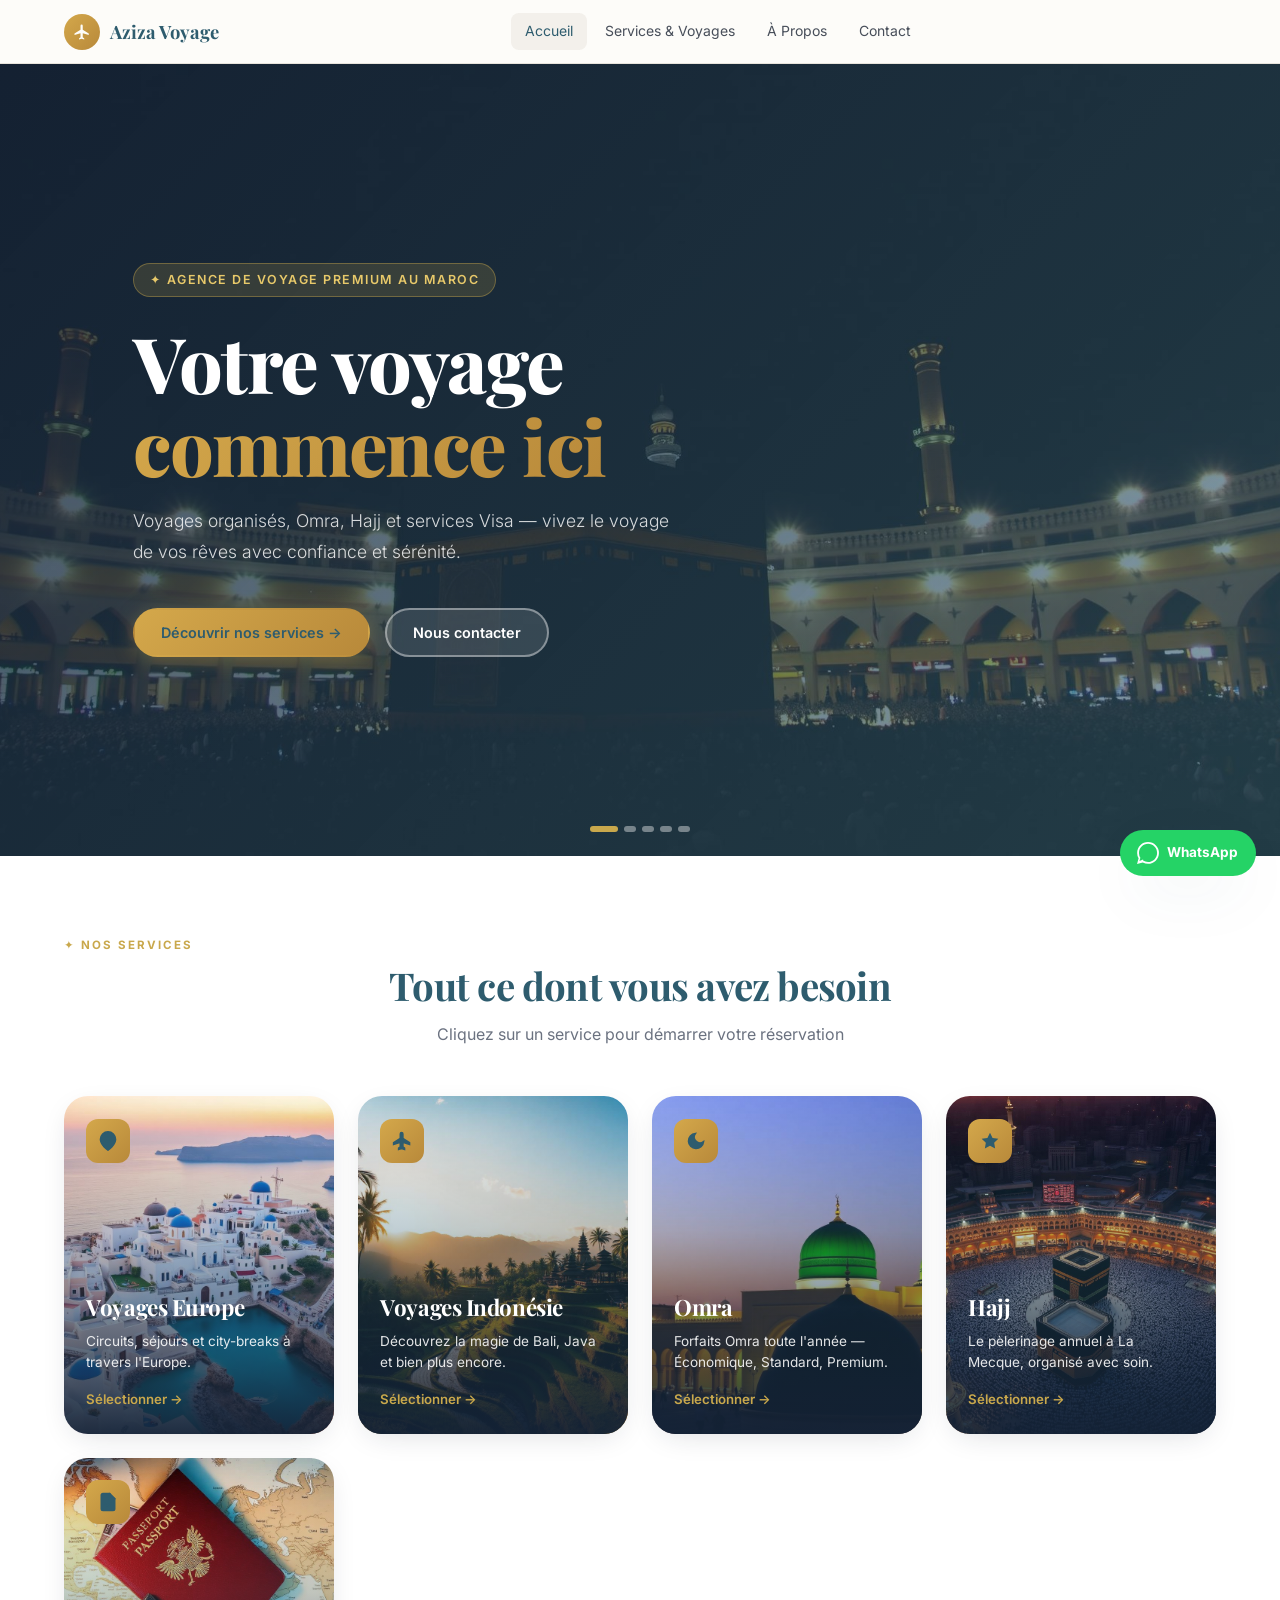
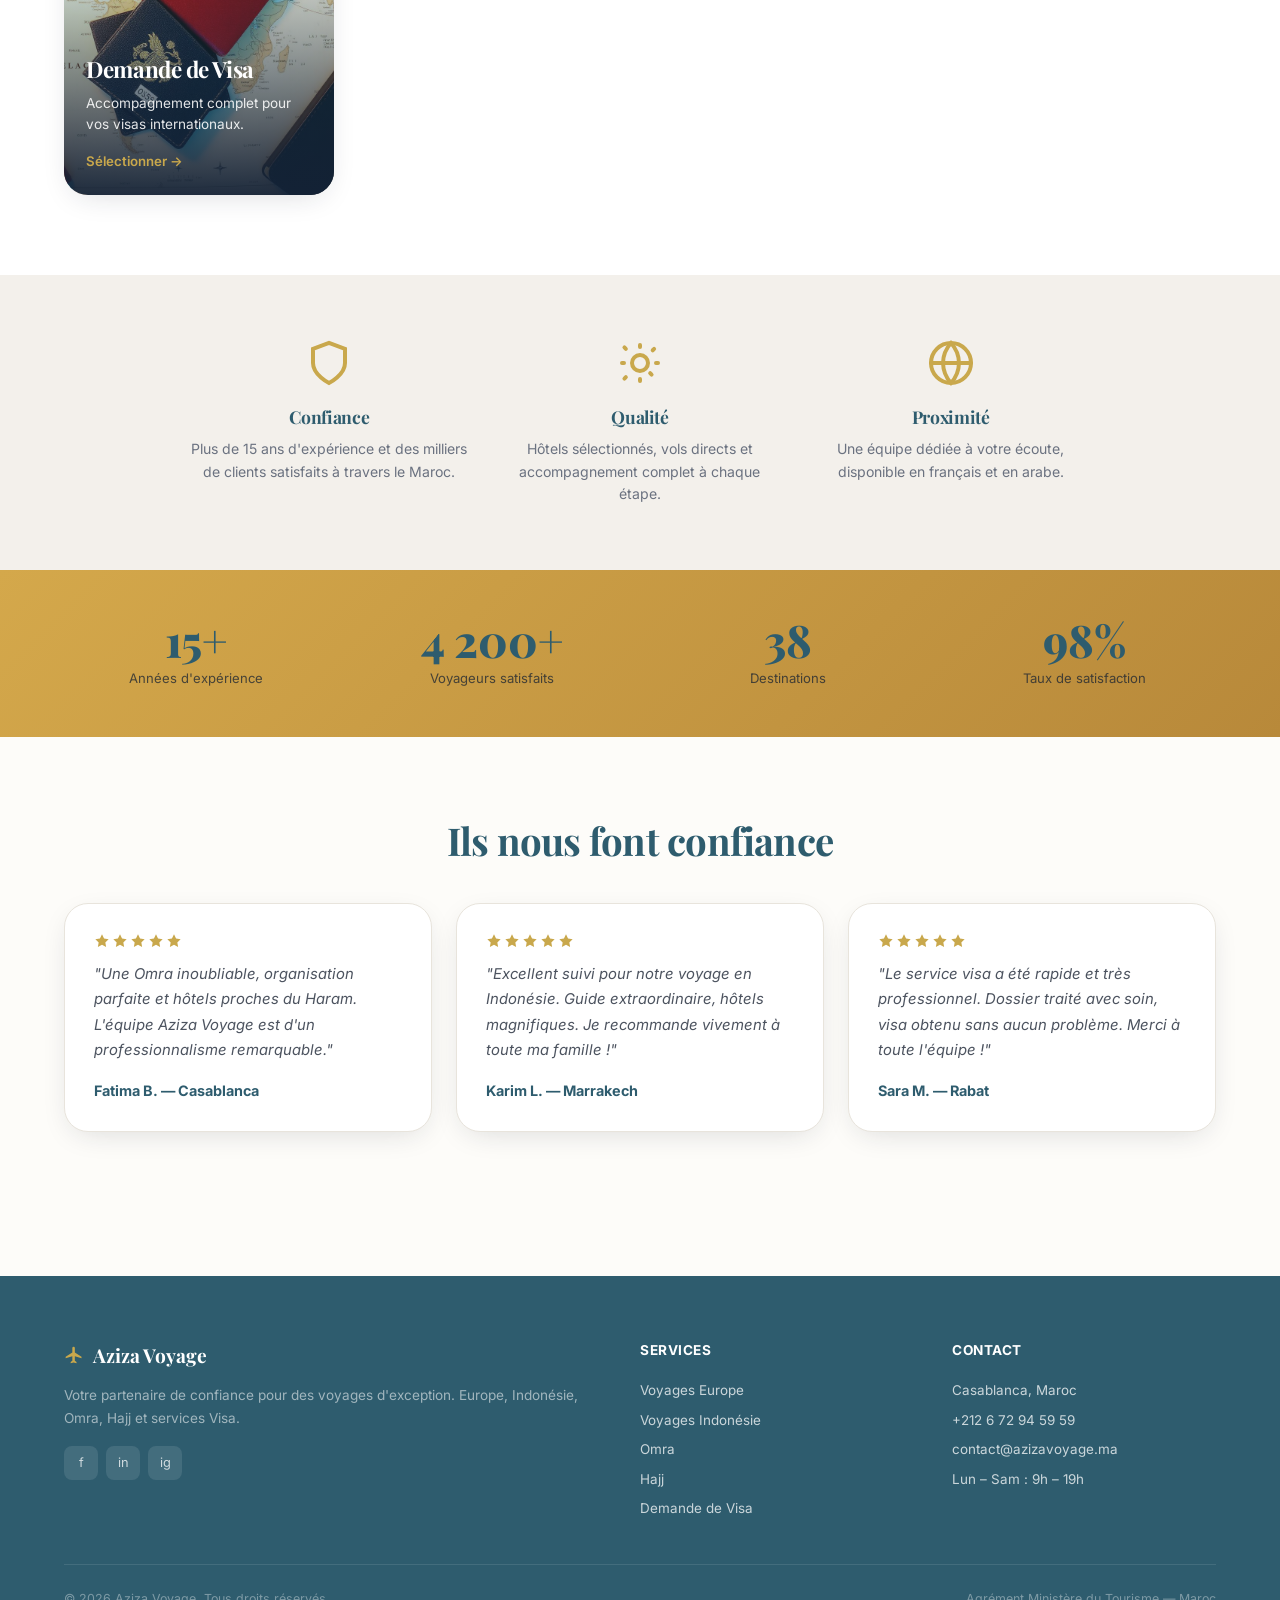
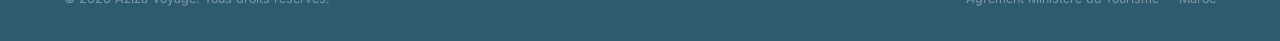
==== index.html @ 7c54928d "first commit1" ====
<!DOCTYPE html>
<html lang="fr">
<head>
  <meta charset="UTF-8">
  <meta name="viewport" content="width=device-width,initial-scale=1.0">
  <link rel="icon" type="image/svg+xml" href="assets/favicon.svg">
  <link rel="alternate icon" href="assets/favicon.ico">
  <link rel="apple-touch-icon" href="assets/favicon-32.png">
  <title>Aziza Voyage — Voyages organisés, Omra, Hajj & Visa</title>
  <meta name="description" content="Agence de voyage premium : voyages organisés en Europe & Indonésie, Omra, Hajj et services Visa.">
  <link rel="stylesheet" href="css/style.css">
</head>
<body>

<!-- NAV -->
<nav class="nav" id="mainNav">
  <a href="index.html" class="nav-brand">
    <div class="nav-brand" style="gap:10px">
      <div class="brand-icon">
        <svg viewBox="0 0 24 24" style="width:18px;height:18px;fill:#fdfcf9"><path d="M21 16v-2l-8-5V3.5a1.5 1.5 0 0 0-3 0V9l-8 5v2l8-2.5V19l-2 1.5V22l3.5-1 3.5 1v-1.5L13 19v-5.5l8 2.5z"/></svg>
      </div>
      Aziza Voyage
    </div>
  </a>
  <div class="nav-links">
    <a href="index.html" class="nav-link active">Accueil</a>
    <a href="pages/services.html" class="nav-link">Services & Voyages</a>
    <a href="pages/apropos.html" class="nav-link">À Propos</a>
    <a href="pages/contact.html" class="nav-link">Contact</a>
  </div>
  <div class="nav-right">
    <button class="hamburger" id="burger"></button>
  </div>
</nav>
<div class="mobile-menu" id="mobileMenu">
  <a href="index.html" class="mobile-link">Accueil</a>
  <a href="pages/services.html" class="mobile-link">Services & Voyages</a>
  <a href="pages/apropos.html" class="mobile-link">À Propos</a>
  <a href="pages/contact.html" class="mobile-link">Contact</a>
</div>

<!-- HERO -->
<section class="hero">
  <div class="hero-slide"><img src="assets/hero-kaaba.jpg" alt="La Mecque"></div>
  <div class="hero-slide"><img src="assets/hero-paris.jpg" alt="Paris"></div>
  <div class="hero-slide"><img src="assets/hero-bali.jpg" alt="Bali"></div>
  <div class="hero-slide"><img src="assets/hero-istanbul.jpg" alt="Istanbul"></div>
  <div class="hero-slide"><img src="assets/hero-mecca.jpg" alt="Mecca"></div>
  <div class="hero-overlay"></div>
  <div class="hero-body">
    <div class="hero-badge">✦ Agence de voyage premium au Maroc</div>
    <h1>Votre voyage<br><span>commence ici</span></h1>
    <p>Voyages organisés, Omra, Hajj et services Visa — vivez le voyage de vos rêves avec confiance et sérénité.</p>
    <div class="hero-btns">
      <a href="pages/services.html" class="btn btn-gold">Découvrir nos services →</a>
      <a href="pages/contact.html" class="btn btn-outline-w">Nous contacter</a>
    </div>
  </div>
  <div class="hero-dots">
    <button class="hero-dot" aria-label="slide 1"></button>
    <button class="hero-dot" aria-label="slide 2"></button>
    <button class="hero-dot" aria-label="slide 3"></button>
    <button class="hero-dot" aria-label="slide 4"></button>
    <button class="hero-dot" aria-label="slide 5"></button>
  </div>
</section>

<!-- SERVICES -->
<section style="background:#fff">
  <div class="container">
    <div class="text-center section-header fade-in">
      <div class="sec-label">✦ Nos Services</div>
      <h2 class="sec-title">Tout ce dont vous avez besoin</h2>
      <p class="sec-sub">Cliquez sur un service pour démarrer votre réservation</p>
    </div>
    <div class="services-grid">
      <a href="pages/services.html?s=europe" class="svc-card fade-in">
        <img src="assets/dest-europe.jpg" alt="Europe" loading="lazy">
        <div class="svc-card-overlay"></div>
        <div class="svc-card-body">
          <div class="svc-card-icon">
            <svg viewBox="0 0 24 24" fill="none" stroke="#2e5c6e" stroke-width="2" stroke-linecap="round" style="width:20px;height:20px"><path d="M21 10c0 7-9 13-9 13s-9-6-9-13a9 9 0 0 1 18 0z"/><circle cx="12" cy="10" r="3"/></svg>
          </div>
          <div>
            <h3>Voyages Europe</h3>
            <p>Circuits, séjours et city-breaks à travers l'Europe.</p>
            <span class="svc-card-cta">Sélectionner →</span>
          </div>
        </div>
      </a>
      <a href="pages/services.html?s=indonesia" class="svc-card fade-in">
        <img src="assets/dest-indonesia.jpg" alt="Indonésie" loading="lazy">
        <div class="svc-card-overlay"></div>
        <div class="svc-card-body">
          <div class="svc-card-icon">
            <svg viewBox="0 0 24 24" fill="none" stroke="#2e5c6e" stroke-width="2" stroke-linecap="round" style="width:20px;height:20px"><path d="M21 16v-2l-8-5V3.5a1.5 1.5 0 0 0-3 0V9l-8 5v2l8-2.5V19l-2 1.5V22l3.5-1 3.5 1v-1.5L13 19v-5.5l8 2.5z"/></svg>
          </div>
          <div>
            <h3>Voyages Indonésie</h3>
            <p>Découvrez la magie de Bali, Java et bien plus encore.</p>
            <span class="svc-card-cta">Sélectionner →</span>
          </div>
        </div>
      </a>
      <a href="pages/services.html?s=omra" class="svc-card fade-in">
        <img src="assets/dest-omra.jpg" alt="Omra" loading="lazy">
        <div class="svc-card-overlay"></div>
        <div class="svc-card-body">
          <div class="svc-card-icon">
            <svg viewBox="0 0 24 24" fill="none" stroke="#2e5c6e" stroke-width="2" stroke-linecap="round" style="width:20px;height:20px"><path d="M21 12.79A9 9 0 1 1 11.21 3 7 7 0 0 0 21 12.79z"/></svg>
          </div>
          <div>
            <h3>Omra</h3>
            <p>Forfaits Omra toute l'année — Économique, Standard, Premium.</p>
            <span class="svc-card-cta">Sélectionner →</span>
          </div>
        </div>
      </a>
      <a href="pages/services.html?s=hajj" class="svc-card fade-in">
        <img src="assets/hero-mecca.jpg" alt="Hajj" loading="lazy">
        <div class="svc-card-overlay"></div>
        <div class="svc-card-body">
          <div class="svc-card-icon">
            <svg viewBox="0 0 24 24" fill="currentColor" style="width:20px;height:20px;color:#2e5c6e"><path d="M12 2l3.09 6.26L22 9.27l-5 4.87 1.18 6.88L12 17.77l-6.18 3.25L7 14.14 2 9.27l6.91-1.01L12 2z"/></svg>
          </div>
          <div>
            <h3>Hajj</h3>
            <p>Le pèlerinage annuel à La Mecque, organisé avec soin.</p>
            <span class="svc-card-cta">Sélectionner →</span>
          </div>
        </div>
      </a>
      <a href="pages/services.html?s=visa" class="svc-card fade-in">
        <img src="assets/dest-visa.jpg" alt="Visa" loading="lazy">
        <div class="svc-card-overlay"></div>
        <div class="svc-card-body">
          <div class="svc-card-icon">
            <svg viewBox="0 0 24 24" fill="none" stroke="#2e5c6e" stroke-width="2" stroke-linecap="round" style="width:20px;height:20px"><path d="M14 2H6a2 2 0 0 0-2 2v16a2 2 0 0 0 2 2h12a2 2 0 0 0 2-2V8z"/><polyline points="14 2 14 8 20 8"/><path d="m9 15 2 2 4-4"/></svg>
          </div>
          <div>
            <h3>Demande de Visa</h3>
            <p>Accompagnement complet pour vos visas internationaux.</p>
            <span class="svc-card-cta">Sélectionner →</span>
          </div>
        </div>
      </a>
    </div>
  </div>
</section>

<!-- TRUST -->
<div class="trust-band">
  <div class="trust-grid">
    <div class="trust-item fade-in">
      <div class="trust-icon" style="color:var(--gold)">
        <svg viewBox="0 0 24 24" fill="none" stroke="currentColor" stroke-width="2" stroke-linecap="round" style="width:48px;height:48px"><path d="M12 22s8-4 8-10V5l-8-3-8 3v7c0 6 8 10 8 10z"/></svg>
      </div>
      <h3>Confiance</h3>
      <p>Plus de 15 ans d'expérience et des milliers de clients satisfaits à travers le Maroc.</p>
    </div>
    <div class="trust-item fade-in">
      <div class="trust-icon" style="color:var(--gold)">
        <svg viewBox="0 0 24 24" fill="none" stroke="currentColor" stroke-width="2" stroke-linecap="round" style="width:48px;height:48px"><path d="M12 3v1m0 16v1M4.22 4.22l.7.7m12.17 12.17.7.7M3 12h1m16 0h1M4.22 19.78l.7-.7M18.36 5.64l.7-.7"/><circle cx="12" cy="12" r="4"/></svg>
      </div>
      <h3>Qualité</h3>
      <p>Hôtels sélectionnés, vols directs et accompagnement complet à chaque étape.</p>
    </div>
    <div class="trust-item fade-in">
      <div class="trust-icon" style="color:var(--gold)">
        <svg viewBox="0 0 24 24" fill="none" stroke="currentColor" stroke-width="2" stroke-linecap="round" style="width:48px;height:48px"><circle cx="12" cy="12" r="10"/><line x1="2" y1="12" x2="22" y2="12"/><path d="M12 2a15.3 15.3 0 0 1 4 10 15.3 15.3 0 0 1-4 10 15.3 15.3 0 0 1-4-10 15.3 15.3 0 0 1 4-10z"/></svg>
      </div>
      <h3>Proximité</h3>
      <p>Une équipe dédiée à votre écoute, disponible en français et en arabe.</p>
    </div>
  </div>
</div>

<!-- STATS -->
<div class="stats-row">
  <div class="fade-in"><div class="stat-num">15+</div><div class="stat-lbl">Années d'expérience</div></div>
  <div class="fade-in"><div class="stat-num">4 200+</div><div class="stat-lbl">Voyageurs satisfaits</div></div>
  <div class="fade-in"><div class="stat-num">38</div><div class="stat-lbl">Destinations</div></div>
  <div class="fade-in"><div class="stat-num">98%</div><div class="stat-lbl">Taux de satisfaction</div></div>
</div>

<!-- TESTIMONIALS -->
<section>
  <div class="container">
    <h2 class="sec-title text-center fade-in" style="margin-bottom:2.5rem">Ils nous font confiance</h2>
    <div class="testi-grid">
      <div class="testi-card fade-in">
        <div class="stars">
          <svg viewBox="0 0 24 24" style="width:16px;height:16px"><path fill="#c9a84c" d="M12 2l3.09 6.26L22 9.27l-5 4.87 1.18 6.88L12 17.77l-6.18 3.25L7 14.14 2 9.27l6.91-1.01L12 2z"/></svg>
          <svg viewBox="0 0 24 24" style="width:16px;height:16px"><path fill="#c9a84c" d="M12 2l3.09 6.26L22 9.27l-5 4.87 1.18 6.88L12 17.77l-6.18 3.25L7 14.14 2 9.27l6.91-1.01L12 2z"/></svg>
          <svg viewBox="0 0 24 24" style="width:16px;height:16px"><path fill="#c9a84c" d="M12 2l3.09 6.26L22 9.27l-5 4.87 1.18 6.88L12 17.77l-6.18 3.25L7 14.14 2 9.27l6.91-1.01L12 2z"/></svg>
          <svg viewBox="0 0 24 24" style="width:16px;height:16px"><path fill="#c9a84c" d="M12 2l3.09 6.26L22 9.27l-5 4.87 1.18 6.88L12 17.77l-6.18 3.25L7 14.14 2 9.27l6.91-1.01L12 2z"/></svg>
          <svg viewBox="0 0 24 24" style="width:16px;height:16px"><path fill="#c9a84c" d="M12 2l3.09 6.26L22 9.27l-5 4.87 1.18 6.88L12 17.77l-6.18 3.25L7 14.14 2 9.27l6.91-1.01L12 2z"/></svg>
        </div>
        <p class="testi-text">"Une Omra inoubliable, organisation parfaite et hôtels proches du Haram. L'équipe Aziza Voyage est d'un professionnalisme remarquable."</p>
        <p class="testi-author">Fatima B. — Casablanca</p>
      </div>
      <div class="testi-card fade-in">
        <div class="stars">
          <svg viewBox="0 0 24 24" style="width:16px;height:16px"><path fill="#c9a84c" d="M12 2l3.09 6.26L22 9.27l-5 4.87 1.18 6.88L12 17.77l-6.18 3.25L7 14.14 2 9.27l6.91-1.01L12 2z"/></svg>
          <svg viewBox="0 0 24 24" style="width:16px;height:16px"><path fill="#c9a84c" d="M12 2l3.09 6.26L22 9.27l-5 4.87 1.18 6.88L12 17.77l-6.18 3.25L7 14.14 2 9.27l6.91-1.01L12 2z"/></svg>
          <svg viewBox="0 0 24 24" style="width:16px;height:16px"><path fill="#c9a84c" d="M12 2l3.09 6.26L22 9.27l-5 4.87 1.18 6.88L12 17.77l-6.18 3.25L7 14.14 2 9.27l6.91-1.01L12 2z"/></svg>
          <svg viewBox="0 0 24 24" style="width:16px;height:16px"><path fill="#c9a84c" d="M12 2l3.09 6.26L22 9.27l-5 4.87 1.18 6.88L12 17.77l-6.18 3.25L7 14.14 2 9.27l6.91-1.01L12 2z"/></svg>
          <svg viewBox="0 0 24 24" style="width:16px;height:16px"><path fill="#c9a84c" d="M12 2l3.09 6.26L22 9.27l-5 4.87 1.18 6.88L12 17.77l-6.18 3.25L7 14.14 2 9.27l6.91-1.01L12 2z"/></svg>
        </div>
        <p class="testi-text">"Excellent suivi pour notre voyage en Indonésie. Guide extraordinaire, hôtels magnifiques. Je recommande vivement à toute ma famille !"</p>
        <p class="testi-author">Karim L. — Marrakech</p>
      </div>
      <div class="testi-card fade-in">
        <div class="stars">
          <svg viewBox="0 0 24 24" style="width:16px;height:16px"><path fill="#c9a84c" d="M12 2l3.09 6.26L22 9.27l-5 4.87 1.18 6.88L12 17.77l-6.18 3.25L7 14.14 2 9.27l6.91-1.01L12 2z"/></svg>
          <svg viewBox="0 0 24 24" style="width:16px;height:16px"><path fill="#c9a84c" d="M12 2l3.09 6.26L22 9.27l-5 4.87 1.18 6.88L12 17.77l-6.18 3.25L7 14.14 2 9.27l6.91-1.01L12 2z"/></svg>
          <svg viewBox="0 0 24 24" style="width:16px;height:16px"><path fill="#c9a84c" d="M12 2l3.09 6.26L22 9.27l-5 4.87 1.18 6.88L12 17.77l-6.18 3.25L7 14.14 2 9.27l6.91-1.01L12 2z"/></svg>
          <svg viewBox="0 0 24 24" style="width:16px;height:16px"><path fill="#c9a84c" d="M12 2l3.09 6.26L22 9.27l-5 4.87 1.18 6.88L12 17.77l-6.18 3.25L7 14.14 2 9.27l6.91-1.01L12 2z"/></svg>
          <svg viewBox="0 0 24 24" style="width:16px;height:16px"><path fill="#c9a84c" d="M12 2l3.09 6.26L22 9.27l-5 4.87 1.18 6.88L12 17.77l-6.18 3.25L7 14.14 2 9.27l6.91-1.01L12 2z"/></svg>
        </div>
        <p class="testi-text">"Le service visa a été rapide et très professionnel. Dossier traité avec soin, visa obtenu sans aucun problème. Merci à toute l'équipe !"</p>
        <p class="testi-author">Sara M. — Rabat</p>
      </div>
    </div>
  </div>
</section>

<!-- FOOTER -->
<footer>
  <div class="container">
    <div class="footer-grid">
      <div class="footer-brand">
        <div class="footer-brand-logo">
          <svg viewBox="0 0 24 24" fill="#c9a84c" style="width:20px;height:20px"><path d="M21 16v-2l-8-5V3.5a1.5 1.5 0 0 0-3 0V9l-8 5v2l8-2.5V19l-2 1.5V22l3.5-1 3.5 1v-1.5L13 19v-5.5l8 2.5z"/></svg>
          Aziza Voyage
        </div>
        <p>Votre partenaire de confiance pour des voyages d'exception. Europe, Indonésie, Omra, Hajj et services Visa.</p>
        <div class="footer-socials">
          <div class="soc-btn">f</div>
          <div class="soc-btn">in</div>
          <div class="soc-btn">ig</div>
        </div>
      </div>
      <div class="footer-col">
        <h4>Services</h4>
        <ul>
          <li onclick="location.href='pages/services.html?s=europe'">Voyages Europe</li>
          <li onclick="location.href='pages/services.html?s=indonesia'">Voyages Indonésie</li>
          <li onclick="location.href='pages/services.html?s=omra'">Omra</li>
          <li onclick="location.href='pages/services.html?s=hajj'">Hajj</li>
          <li onclick="location.href='pages/services.html?s=visa'">Demande de Visa</li>
        </ul>
      </div>
      <div class="footer-col">
        <h4>Contact</h4>
        <ul>
          <li>Casablanca, Maroc</li>
          <li>+212 6 72 94 59 59</li>
          <li>contact@azizavoyage.ma</li>
          <li>Lun – Sam : 9h – 19h</li>
        </ul>
      </div>
    </div>
    <div class="footer-bottom">
      <span>© 2026 Aziza Voyage. Tous droits réservés.</span>
      <span>Agrément Ministère du Tourisme — Maroc</span>
    </div>
  </div>
</footer>

<!-- WhatsApp FAB -->
<a href="https://wa.me/212672945959" target="_blank" class="wa-fab" aria-label="WhatsApp">
  <svg viewBox="0 0 24 24" fill="#fff" style="width:22px;height:22px"><path d="M.057 24l1.687-6.163a11.867 11.867 0 01-1.587-5.946C.16 5.335 5.495 0 12.05 0a11.86 11.86 0 018.413 3.488 11.82 11.82 0 013.48 8.413c-.003 6.554-5.338 11.89-11.893 11.89a11.9 11.9 0 01-5.688-1.448L.057 24zm6.597-3.807c1.676.995 3.276 1.591 5.392 1.592 5.448 0 9.886-4.434 9.889-9.885.002-5.462-4.415-9.89-9.881-9.892-5.452 0-9.887 4.434-9.889 9.884a9.86 9.86 0 001.51 5.26l-.999 3.648 3.978-1.607z"/></svg>
  <span>WhatsApp</span>
</a>

<script src="js/main.js"></script>
<script>initHero(5);</script>
</body>
</html>
---- css/style.css ----
@import url('https://fonts.googleapis.com/css2?family=Playfair+Display:wght@400;600;700;800&family=Inter:wght@300;400;500;600;700&family=Cairo:wght@400;500;600;700&display=swap');

/* ── Design tokens (from Lovable) ── */
:root {
  --bg:        #fdfcf9;
  --fg:        #1a2332;
  --card:      #ffffff;
  --primary:   #2e5c6e;   /* deep teal */
  --primary-f: #fdfcf9;
  --secondary: #f3f0eb;
  --muted:     #f3f0eb;
  --muted-fg:  #6b7280;
  --border:    #e8e4dc;
  --gold:      #c9a84c;
  --sand:      #eee8d8;
  --radius:    0.75rem;
  --shadow-card:    0 8px 30px -10px rgba(26,35,50,.18);
  --shadow-elegant: 0 20px 60px -20px rgba(46,92,110,.35);
  --trans: cubic-bezier(.4,0,.2,1);
  --grad-hero: linear-gradient(135deg,rgba(20,35,55,.85),rgba(46,92,110,.55));
  --grad-gold: linear-gradient(135deg,#d4a84b,#b8893a);
  --nav-h: 64px;
}

*,*::before,*::after{box-sizing:border-box;margin:0;padding:0}
html{scroll-behavior:smooth;font-size:16px}
body{font-family:'Inter','Cairo',system-ui,sans-serif;background:var(--bg);color:var(--fg);line-height:1.6;overflow-x:hidden}
h1,h2,h3{font-family:'Playfair Display','Cairo',serif;letter-spacing:-.02em}
a{text-decoration:none;color:inherit}
img{display:block;max-width:100%;object-fit:cover}
button{font-family:inherit;cursor:pointer}
input,select,textarea{font-family:inherit}
::-webkit-scrollbar{width:5px}
::-webkit-scrollbar-thumb{background:var(--gold);border-radius:3px}

/* ── NAV ── */
.nav{position:sticky;top:0;z-index:50;height:var(--nav-h);background:rgba(253,252,249,.88);backdrop-filter:blur(12px);border-bottom:1px solid var(--border);display:flex;align-items:center;justify-content:space-between;padding:0 5%}
.nav-brand{display:flex;align-items:center;gap:10px;font-family:'Playfair Display',serif;font-weight:700;font-size:1.15rem;color:var(--primary)}
.nav-brand .brand-icon{width:36px;height:36px;border-radius:50%;background:var(--grad-gold);display:grid;place-items:center;box-shadow:var(--shadow-elegant)}
.nav-brand .brand-icon svg{width:18px;height:18px;fill:var(--primary-f)}
.nav-links{display:flex;align-items:center;gap:4px}
.nav-link{padding:7px 14px;font-size:.875rem;border-radius:8px;color:rgba(26,35,50,.8);transition:color .2s,background .2s}
.nav-link:hover,.nav-link.active{color:var(--primary);background:var(--secondary)}
.nav-right{display:flex;align-items:center;gap:8px}
.hamburger{display:none;background:none;border:none;padding:6px;cursor:pointer}
.hamburger svg{width:22px;height:22px;stroke:var(--fg);fill:none;stroke-width:2;stroke-linecap:round}
.mobile-menu{display:none;position:absolute;top:var(--nav-h);left:0;right:0;background:var(--card);border-bottom:1px solid var(--border);padding:1rem 5%;flex-direction:column;gap:4px;z-index:49}
.mobile-menu.open{display:flex}
.mobile-link{padding:10px 14px;border-radius:8px;color:var(--fg);font-size:.95rem}
.mobile-link:hover{background:var(--secondary);color:var(--primary)}

/* ── HERO ── */
.hero{position:relative;min-height:88vh;display:flex;align-items:center;overflow:hidden}
.hero-slide{position:absolute;inset:0;transition:opacity 1.5s ease}
.hero-slide img{width:100%;height:100%;object-fit:cover}
.hero-slide.active{opacity:1;animation:kenburns 7s ease-out both}
.hero-slide:not(.active){opacity:0}
@keyframes kenburns{0%{transform:scale(1) translate(0,0)}100%{transform:scale(1.12) translate(-1.5%,1%)}}
.hero-overlay{position:absolute;inset:0;background:var(--grad-hero)}
.hero-body{position:relative;z-index:2;padding:0 6%;max-width:780px;animation:fadeUp .7s var(--trans) both}
.hero-badge{display:inline-flex;align-items:center;gap:6px;padding:6px 16px;background:rgba(201,168,76,.18);border:1px solid rgba(201,168,76,.4);border-radius:50px;font-size:.78rem;font-weight:600;letter-spacing:1.5px;text-transform:uppercase;color:#e8c96a;margin-bottom:1.5rem}
.hero h1{font-size:clamp(2.8rem,6vw,5rem);font-weight:800;line-height:1.08;color:#fff;margin-bottom:1.2rem}
.hero h1 span{background:var(--grad-gold);-webkit-background-clip:text;-webkit-text-fill-color:transparent;background-clip:text}
.hero p{font-size:1.1rem;color:rgba(255,255,255,.82);max-width:560px;margin-bottom:2.5rem;line-height:1.75;font-weight:300}
.hero-btns{display:flex;gap:.9rem;flex-wrap:wrap}
.hero-dots{position:absolute;bottom:1.5rem;left:50%;transform:translateX(-50%);z-index:3;display:flex;gap:6px}
.hero-dot{width:12px;height:6px;border-radius:3px;background:rgba(255,255,255,.4);border:none;transition:all .4s;cursor:pointer}
.hero-dot.active{width:28px;background:var(--gold)}

/* ── BUTTONS ── */
.btn{display:inline-flex;align-items:center;gap:8px;padding:11px 26px;border-radius:50px;font-weight:600;font-size:.9rem;border:2px solid transparent;transition:all .25s var(--trans);cursor:pointer}
.btn-gold{background:var(--grad-gold);color:var(--primary);border-color:transparent;box-shadow:0 4px 20px rgba(201,168,76,.35)}
.btn-gold:hover{opacity:.9;transform:translateY(-2px);box-shadow:var(--shadow-elegant)}
.btn-outline-w{background:rgba(255,255,255,.12);color:#fff;border-color:rgba(255,255,255,.4);backdrop-filter:blur(4px)}
.btn-outline-w:hover{background:rgba(255,255,255,.22);transform:translateY(-2px)}
.btn-primary{background:var(--primary);color:var(--primary-f);border-color:var(--primary)}
.btn-primary:hover{background:rgba(46,92,110,.85);transform:translateY(-2px)}
.btn-ghost{background:none;color:var(--fg);border-color:var(--border)}
.btn-ghost:hover{background:var(--secondary)}
.btn-sm{padding:7px 18px;font-size:.82rem}

/* ── SECTION ── */
section{padding:80px 5%}
.container{max-width:1200px;margin:0 auto}
.sec-label{font-size:.72rem;font-weight:700;letter-spacing:2px;text-transform:uppercase;color:var(--gold);margin-bottom:.5rem;display:flex;align-items:center;gap:6px}
.sec-title{font-size:clamp(1.8rem,3vw,2.6rem);font-weight:700;color:var(--primary);margin-bottom:.8rem;line-height:1.2}
.sec-sub{font-size:1rem;color:var(--muted-fg);max-width:540px;line-height:1.7}
.text-center{text-align:center}
.text-center .sec-sub{margin:0 auto}

/* ── SERVICE CARDS (home) ── */
.services-grid{display:grid;grid-template-columns:repeat(auto-fit,minmax(220px,1fr));gap:1.5rem;margin-top:3rem}
.svc-card{position:relative;border-radius:calc(var(--radius)*2);overflow:hidden;aspect-ratio:4/5;cursor:pointer;box-shadow:var(--shadow-card);transition:transform .4s var(--trans),box-shadow .4s}
.svc-card:hover{transform:translateY(-5px);box-shadow:var(--shadow-elegant)}
.svc-card img{width:100%;height:100%;position:absolute;inset:0;transition:transform .7s var(--trans)}
.svc-card:hover img{transform:scale(1.08)}
.svc-card-overlay{position:absolute;inset:0;background:linear-gradient(to top,rgba(20,35,55,.95) 0%,rgba(46,92,110,.3) 60%,transparent 100%)}
.svc-card-body{position:absolute;inset:0;padding:1.4rem;display:flex;flex-direction:column;justify-content:space-between;color:#fff}
.svc-card-icon{width:44px;height:44px;border-radius:12px;background:var(--grad-gold);display:grid;place-items:center;box-shadow:var(--shadow-elegant)}
.svc-card-icon svg{width:20px;height:20px;fill:var(--primary)}
.svc-card h3{font-size:1.4rem;font-weight:700;margin-bottom:.3rem}
.svc-card p{font-size:.85rem;opacity:.88;margin-bottom:.8rem;line-height:1.55}
.svc-card-cta{display:inline-flex;align-items:center;gap:6px;color:var(--gold);font-size:.83rem;font-weight:600;transition:gap .2s}
.svc-card:hover .svc-card-cta{gap:10px}

/* ── TRUST ── */
.trust-band{background:var(--secondary);padding:4rem 5%}
.trust-grid{display:grid;grid-template-columns:repeat(3,1fr);gap:2rem;text-align:center;max-width:900px;margin:0 auto}
.trust-item{}
.trust-icon{width:48px;height:48px;margin:0 auto 1rem;color:var(--gold)}
.trust-icon svg{width:48px;height:48px}
.trust-item h3{font-weight:700;font-size:1.1rem;color:var(--primary);margin-bottom:.4rem}
.trust-item p{font-size:.88rem;color:var(--muted-fg)}

/* ── TESTIMONIALS ── */
.testi-grid{display:grid;grid-template-columns:repeat(auto-fit,minmax(280px,1fr));gap:1.5rem;margin-top:2.5rem}
.testi-card{background:var(--card);border-radius:calc(var(--radius)*2);padding:1.8rem;border:1px solid var(--border);box-shadow:var(--shadow-card);transition:box-shadow .3s}
.testi-card:hover{box-shadow:var(--shadow-elegant)}
.stars{display:flex;gap:2px;color:var(--gold);margin-bottom:.8rem}
.stars svg{width:16px;height:16px;fill:var(--gold)}
.testi-text{font-style:italic;color:rgba(26,35,50,.78);line-height:1.7;margin-bottom:1rem;font-size:.93rem}
.testi-author{font-weight:700;font-size:.9rem;color:var(--primary)}

/* ── PAGE HERO ── */
.page-hero{background:linear-gradient(135deg,#1a2332 0%,var(--primary) 100%);padding:clamp(100px,15vw,140px) 5% 60px;text-align:center;color:#fff}
.page-hero h1{font-size:clamp(2rem,4.5vw,3.5rem);font-weight:800;margin-bottom:.8rem}
.page-hero p{color:rgba(255,255,255,.72);font-size:1rem;max-width:500px;margin:0 auto}

/* ── STEPPER ── */
.stepper{display:flex;align-items:center;justify-content:center;gap:0;padding:1.8rem 5%;background:var(--card);border-bottom:1px solid var(--border);flex-wrap:wrap}
.step-item{display:flex;align-items:center;gap:8px;opacity:.38;transition:opacity .3s}
.step-item.active,.step-item.done{opacity:1}
.step-num{width:34px;height:34px;border-radius:50%;background:var(--muted);color:var(--muted-fg);display:grid;place-items:center;font-size:.8rem;font-weight:800;transition:background .3s,color .3s;flex-shrink:0}
.step-item.active .step-num{background:var(--grad-gold);color:var(--primary);transform:scale(1.08);box-shadow:var(--shadow-elegant)}
.step-item.done .step-num{background:var(--primary);color:#fff}
.step-item.done .step-num::after{content:'✓'}
.step-item.done .step-num span{display:none}
.step-label{font-size:.82rem;font-weight:600;color:var(--fg);white-space:nowrap}
.step-line{width:36px;height:2px;background:var(--border);margin:0 4px;transition:background .3s;flex-shrink:0}
.step-item.done+.step-line{background:var(--primary)}

/* ── SERVICE SELECT ── */
.svc-select-section{padding:3rem 5%;background:var(--secondary)}
.svc-select-title{text-align:center;font-family:'Playfair Display',serif;font-size:1.6rem;color:var(--primary);margin-bottom:2rem}
.svc-tabs{display:flex;gap:1rem;justify-content:center;flex-wrap:wrap}
.svc-tab{position:relative;overflow:hidden;width:150px;height:160px;border-radius:calc(var(--radius)*1.5);border:2px solid var(--border);cursor:pointer;transition:all .3s;background:var(--card);display:flex;flex-direction:column;align-items:center;justify-content:flex-end;padding:.8rem}
.svc-tab img{position:absolute;inset:0;width:100%;height:100%;transition:transform .5s var(--trans)}
.svc-tab:hover img,.svc-tab.active img{transform:scale(1.08)}
.svc-tab .tab-overlay{position:absolute;inset:0;background:linear-gradient(to top,rgba(20,35,55,.9) 0%,rgba(46,92,110,.3) 60%,transparent 100%);transition:opacity .3s}
.svc-tab.active .tab-overlay{background:linear-gradient(to top,rgba(201,168,76,.85) 0%,rgba(201,168,76,.4) 60%,transparent 100%)}
.svc-tab:hover{transform:translateY(-3px);box-shadow:var(--shadow-elegant);border-color:var(--gold)}
.svc-tab.active{border-color:var(--gold);box-shadow:0 0 0 3px rgba(201,168,76,.25),var(--shadow-elegant)}
.tab-label{position:relative;z-index:1;font-weight:700;font-size:.88rem;color:#fff;text-align:center;line-height:1.25}

/* ── OFFERS ── */
.offers-section{padding:2.5rem 5% 4rem}
.offers-header{display:flex;align-items:flex-end;justify-content:space-between;flex-wrap:wrap;gap:1rem;margin-bottom:2rem}
.offers-grid{display:grid;grid-template-columns:repeat(auto-fill,minmax(300px,1fr));gap:1.5rem}
.offer-card{background:var(--card);border-radius:calc(var(--radius)*2);overflow:hidden;border:1.5px solid var(--border);box-shadow:var(--shadow-card);transition:all .35s var(--trans);cursor:pointer;display:flex;flex-direction:column;position:relative}
.offer-card:hover{transform:translateY(-5px);box-shadow:var(--shadow-elegant);border-color:transparent}
.offer-card.popular{border-color:var(--gold);box-shadow:0 0 0 2px rgba(201,168,76,.3),var(--shadow-card)}
.popular-badge{position:absolute;top:1rem;right:1rem;z-index:5;background:var(--grad-gold);color:var(--primary);font-size:.72rem;font-weight:800;padding:4px 12px;border-radius:20px;display:flex;align-items:center;gap:4px;box-shadow:var(--shadow-elegant)}
.popular-badge svg{width:12px;height:12px;fill:var(--primary)}
.offer-img{height:180px;position:relative;overflow:hidden}
.offer-img img{width:100%;height:100%;object-fit:cover;transition:transform .6s var(--trans)}
.offer-card:hover .offer-img img{transform:scale(1.08)}
.offer-img-overlay{position:absolute;inset:0;background:linear-gradient(to top,var(--card) 0%,transparent 50%)}
.offer-body{padding:1.4rem 1.4rem 1.6rem;flex:1;display:flex;flex-direction:column}
.offer-service-tag{font-size:.7rem;font-weight:700;letter-spacing:1.5px;text-transform:uppercase;color:var(--gold);margin-bottom:.3rem}
.offer-name{font-family:'Playfair Display',serif;font-size:1.15rem;font-weight:700;color:var(--primary);margin-bottom:.8rem}
.offer-price-row{margin-bottom:1rem}
.offer-from{font-size:.72rem;color:var(--muted-fg)}
.offer-price{font-family:'Playfair Display',serif;font-size:2rem;font-weight:800;color:var(--primary);line-height:1}
.offer-price sup{font-size:.9rem;vertical-align:top;margin-top:4px}
.offer-features{list-style:none;margin-bottom:1.2rem;flex:1;display:flex;flex-direction:column;gap:.45rem}
.offer-features li{display:flex;align-items:flex-start;gap:8px;font-size:.83rem;color:rgba(26,35,50,.78)}
.feat-check{width:16px;height:16px;flex-shrink:0;margin-top:1px;color:var(--gold)}
.feat-check svg{width:16px;height:16px;stroke:var(--gold);fill:none;stroke-width:2.5;stroke-linecap:round;stroke-linejoin:round}

/* ── BOOKING FORM ── */
.booking-wrap{padding:2.5rem 5% 5rem;max-width:780px;margin:0 auto}
.booking-card{background:var(--card);border-radius:calc(var(--radius)*2);overflow:hidden;box-shadow:var(--shadow-elegant);border:1px solid var(--border)}
.booking-banner{position:relative;height:160px;overflow:hidden}
.booking-banner img{width:100%;height:100%;object-fit:cover}
.booking-banner-overlay{position:absolute;inset:0;background:linear-gradient(to top,var(--card) 0%,rgba(46,92,110,.25) 40%,transparent 100%)}
.booking-banner-info{position:absolute;bottom:1.2rem;left:1.5rem;right:1.5rem}
.booking-banner-info .service-tag{font-size:.72rem;font-weight:700;letter-spacing:1.5px;text-transform:uppercase;color:var(--muted-fg);margin-bottom:.2rem}
.booking-banner-info h2{font-family:'Playfair Display',serif;font-size:1.5rem;font-weight:700;color:var(--primary)}
.booking-form-body{padding:2rem 2.2rem 2.5rem}
.booking-form-body h3{font-family:'Playfair Display',serif;font-size:1.2rem;color:var(--primary);margin-bottom:.3rem}
.booking-form-body .sub{font-size:.85rem;color:var(--muted-fg);margin-bottom:1.8rem}
.form-grid{display:grid;grid-template-columns:1fr 1fr;gap:1rem}
.form-group{margin-bottom:0}
.form-group label{display:block;font-size:.82rem;font-weight:600;color:var(--fg);margin-bottom:5px}
.form-control{width:100%;padding:10px 14px;border:1.5px solid var(--border);border-radius:var(--radius);font-size:.92rem;color:var(--fg);background:var(--bg);transition:border-color .2s,box-shadow .2s;outline:none}
.form-control:focus{border-color:var(--primary);box-shadow:0 0 0 3px rgba(46,92,110,.1)}
.form-select{appearance:none;background-image:url("data:image/svg+xml,%3Csvg xmlns='http://www.w3.org/2000/svg' width='10' height='6'%3E%3Cpath d='M1 1l4 4 4-4' stroke='%236b7280' stroke-width='1.5' stroke-linecap='round' fill='none'/%3E%3C/svg%3E");background-repeat:no-repeat;background-position:right 12px center;padding-right:36px}
.span-2{grid-column:span 2}
.btn-submit{width:100%;padding:14px;background:var(--grad-gold);color:var(--primary);border:none;border-radius:50px;font-size:1rem;font-weight:700;cursor:pointer;display:flex;align-items:center;justify-content:center;gap:8px;box-shadow:0 4px 20px rgba(201,168,76,.35);transition:all .25s}
.btn-submit:hover{opacity:.9;transform:translateY(-2px);box-shadow:var(--shadow-elegant)}
.btn-back-ghost{display:inline-flex;align-items:center;gap:6px;background:none;border:none;color:var(--muted-fg);font-size:.87rem;font-weight:500;cursor:pointer;margin-bottom:1.2rem;padding:4px 0;transition:color .2s}
.btn-back-ghost:hover{color:var(--primary)}

/* Step 3 extras */
.travelers-picker{display:flex;align-items:center;gap:0;border:1.5px solid var(--border);border-radius:var(--radius);overflow:hidden;width:fit-content}
.travelers-picker button{width:36px;height:36px;border:none;background:var(--secondary);color:var(--fg);font-size:1.1rem;cursor:pointer;transition:background .2s}
.travelers-picker button:hover{background:var(--muted)}
.travelers-picker span{min-width:40px;text-align:center;font-weight:700;font-size:.95rem;padding:0 8px}

/* ── CONFIRMATION / PDF ── */
.confirm-wrap{max-width:600px;margin:3rem auto;padding:0 5%}
.confirm-card{background:var(--card);border-radius:calc(var(--radius)*2);padding:3rem 2.5rem;text-align:center;box-shadow:var(--shadow-elegant);border:1px solid var(--border);animation:fadeUp .5s var(--trans) both}
.confirm-icon-wrap{width:72px;height:72px;border-radius:50%;background:var(--grad-gold);display:grid;place-items:center;margin:0 auto 1.5rem;box-shadow:var(--shadow-elegant)}
.confirm-icon-wrap svg{width:36px;height:36px;stroke:#fff;fill:none;stroke-width:2.5;stroke-linecap:round;stroke-linejoin:round}
.confirm-card h2{font-family:'Playfair Display',serif;font-size:1.8rem;color:var(--primary);margin-bottom:.6rem}
.confirm-card p{color:var(--muted-fg);margin-bottom:1.5rem;line-height:1.7}
.confirm-ref{background:var(--secondary);border:1px dashed var(--border);border-radius:var(--radius);padding:.8rem 1.2rem;font-family:monospace;font-size:.95rem;color:var(--primary);font-weight:700;margin-bottom:2rem;display:inline-block}
.confirm-actions{display:flex;gap:.8rem;justify-content:center;flex-wrap:wrap}
.btn-pdf{display:inline-flex;align-items:center;gap:8px;padding:11px 24px;border-radius:50px;background:var(--primary);color:#fff;font-weight:700;font-size:.9rem;border:none;cursor:pointer;transition:all .25s;box-shadow:var(--shadow-card)}
.btn-pdf:hover{background:rgba(46,92,110,.85);transform:translateY(-2px)}
.btn-pdf svg{width:18px;height:18px;stroke:#fff;fill:none;stroke-width:2;stroke-linecap:round}

/* ── ABOUT ── */
.about-grid{display:grid;grid-template-columns:1fr 1fr;gap:4rem;align-items:center}
.about-img-wrap{position:relative;height:420px;border-radius:calc(var(--radius)*2);overflow:hidden;box-shadow:var(--shadow-elegant)}
.about-img-wrap img{width:100%;height:100%;object-fit:cover}
.about-tag{position:absolute;bottom:1.5rem;left:1.5rem;background:var(--grad-gold);color:var(--primary);padding:10px 18px;border-radius:var(--radius);font-weight:700;font-size:.88rem;box-shadow:var(--shadow-elegant)}
.values-grid{display:grid;grid-template-columns:1fr 1fr;gap:1rem;margin-top:2rem}
.value-card{background:var(--secondary);border-radius:var(--radius);padding:1.2rem;border-left:3px solid var(--gold)}
.value-card h4{font-weight:700;color:var(--primary);margin-bottom:3px;font-size:.9rem}
.value-card p{font-size:.8rem;color:var(--muted-fg)}
.team-grid{display:grid;grid-template-columns:repeat(auto-fit,minmax(170px,1fr));gap:1.2rem;margin-top:2rem}
.team-card{background:var(--card);border-radius:calc(var(--radius)*1.5);padding:1.8rem 1.2rem;text-align:center;box-shadow:var(--shadow-card);border:1px solid var(--border)}
.team-avatar{width:68px;height:68px;border-radius:50%;background:var(--grad-gold);display:grid;place-items:center;font-size:1.5rem;font-weight:800;color:var(--primary);margin:0 auto .9rem;box-shadow:var(--shadow-elegant)}
.team-name{font-weight:700;color:var(--primary);font-size:.9rem;margin-bottom:2px}
.team-role{font-size:.77rem;color:var(--gold);font-weight:600}
.cert-row{display:flex;gap:.8rem;flex-wrap:wrap;margin-top:2rem}
.cert-badge{background:var(--primary);color:#fff;padding:8px 18px;border-radius:50px;font-size:.78rem;font-weight:600;display:flex;align-items:center;gap:7px}

/* ── STATS ── */
.stats-row{background:var(--grad-gold);padding:3rem 5%;display:grid;grid-template-columns:repeat(4,1fr);text-align:center;gap:2rem}
.stat-num{font-family:'Playfair Display',serif;font-size:2.8rem;font-weight:800;color:var(--primary);line-height:1}
.stat-lbl{font-size:.82rem;color:rgba(26,35,50,.75);margin-top:6px}

/* ── CONTACT ── */
.contact-grid{display:grid;grid-template-columns:1fr 1.5fr;gap:3rem;align-items:start}
.contact-info-list{display:flex;flex-direction:column;gap:.75rem;margin-bottom:1.5rem}
.contact-item{display:flex;align-items:center;gap:12px;background:var(--card);border:1px solid var(--border);border-radius:var(--radius);padding:.9rem 1.2rem;box-shadow:var(--shadow-card)}
.ci-icon{width:38px;height:38px;border-radius:10px;background:var(--primary);display:grid;place-items:center;flex-shrink:0}
.ci-icon svg{width:18px;height:18px;stroke:#fff;fill:none;stroke-width:1.8;stroke-linecap:round}
.ci-lbl{font-size:.7rem;color:var(--muted-fg)}
.ci-val{font-weight:600;font-size:.88rem;color:var(--fg)}
.wa-btn{display:flex;align-items:center;gap:9px;background:#25D366;color:#fff;padding:11px 22px;border-radius:50px;font-weight:700;font-size:.9rem;width:fit-content;transition:background .2s,transform .2s}
.wa-btn:hover{background:#1ebe5e;transform:translateY(-2px)}
.wa-btn svg{width:20px;height:20px;fill:#fff}
.form-card{background:var(--card);border-radius:calc(var(--radius)*2);padding:2.2rem;box-shadow:var(--shadow-elegant);border:1px solid var(--border)}

/* ── FOOTER ── */
footer{background:var(--primary);color:rgba(255,255,255,.75);padding:4rem 5% 2rem;margin-top:4rem}
.footer-grid{display:grid;grid-template-columns:2fr 1fr 1fr;gap:3rem;margin-bottom:2.5rem}
.footer-brand-logo{display:flex;align-items:center;gap:9px;font-family:'Playfair Display',serif;font-weight:700;font-size:1.2rem;color:#fff;margin-bottom:.8rem}
.footer-brand-logo svg{width:20px;height:20px;fill:var(--gold)}
.footer-brand p{font-size:.85rem;color:rgba(255,255,255,.55);line-height:1.7}
.footer-socials{display:flex;gap:8px;margin-top:1rem}
.soc-btn{width:34px;height:34px;border-radius:8px;background:rgba(255,255,255,.1);display:grid;place-items:center;font-size:.8rem;cursor:pointer;transition:background .2s}
.soc-btn:hover{background:var(--gold);color:var(--primary)}
.footer-col h4{font-weight:700;color:#fff;font-size:.85rem;text-transform:uppercase;letter-spacing:.5px;margin-bottom:.9rem}
.footer-col ul{list-style:none}
.footer-col li{padding:4px 0;font-size:.84rem;cursor:pointer;transition:color .2s}
.footer-col li:hover{color:rgba(255,255,255,.95)}
.footer-bottom{border-top:1px solid rgba(255,255,255,.1);padding-top:1.5rem;display:flex;justify-content:space-between;align-items:center;flex-wrap:wrap;gap:1rem;font-size:.78rem;color:rgba(255,255,255,.38)}

/* ── WHATSAPP FAB ── */
.wa-fab{position:fixed;bottom:1.5rem;right:1.5rem;z-index:100;background:#25D366;color:#fff;border-radius:50px;padding:.75rem 1.1rem;display:flex;align-items:center;gap:8px;font-weight:700;font-size:.85rem;box-shadow:var(--shadow-elegant);transition:transform .2s,box-shadow .2s}
.wa-fab:hover{transform:scale(1.06);box-shadow:0 8px 30px rgba(37,211,102,.4)}
.wa-fab svg{width:22px;height:22px;fill:#fff}

/* ── ADMIN ── */
.login-page{min-height:100vh;display:flex}
.login-left{flex:1;background:linear-gradient(135deg,#1a2332,var(--primary));display:flex;flex-direction:column;align-items:center;justify-content:center;padding:3rem;text-align:center;position:relative;overflow:hidden}
.login-left::before{content:'';position:absolute;inset:0;background-image:url("data:image/svg+xml,%3Csvg width='60' height='60' viewBox='0 0 60 60' xmlns='http://www.w3.org/2000/svg'%3E%3Cg fill='%23c9a84c' fill-opacity='.06'%3E%3Cpath d='M36 34v-4h-2v4h-4v2h4v4h2v-4h4v-2h-4z'/%3E%3C/g%3E%3C/svg%3E");pointer-events:none}
.login-logo{font-family:'Playfair Display',serif;font-size:2.2rem;font-weight:800;color:#fff;margin-bottom:.8rem;position:relative;z-index:1}
.login-logo span{color:var(--gold)}
.login-tagline{color:rgba(255,255,255,.62);font-size:.95rem;max-width:300px;position:relative;z-index:1;line-height:1.6}
.login-right{width:430px;background:var(--bg);display:flex;align-items:center;justify-content:center;padding:3rem}
.login-card{width:100%}
.login-card h2{font-family:'Playfair Display',serif;font-size:1.8rem;color:var(--primary);margin-bottom:.3rem}
.login-card .sub{color:var(--muted-fg);font-size:.88rem;margin-bottom:2rem}
.login-err{display:none;background:#fef2f2;border:1px solid #fee2e2;color:#991b1b;padding:10px 14px;border-radius:var(--radius);font-size:.83rem;margin-bottom:1rem}
.login-err.show{display:block}
.login-hint{background:var(--secondary);border-radius:var(--radius);padding:.9rem 1.2rem;font-size:.78rem;color:var(--muted-fg);margin-top:1.2rem}

.admin-layout{display:flex;min-height:100vh}
.admin-sidebar{width:250px;flex-shrink:0;background:#1a2332;position:fixed;top:0;left:0;bottom:0;overflow-y:auto;z-index:100;display:flex;flex-direction:column}
.sidebar-top{padding:1.2rem 1.4rem .8rem;font-family:'Playfair Display',serif;font-size:1.1rem;font-weight:700;color:#fff;border-bottom:1px solid rgba(255,255,255,.08);display:flex;align-items:center;gap:8px}
.sidebar-top span{color:var(--gold)}
.sidebar-nav{flex:1;padding:.8rem 0}
.sb-sect{padding:.8rem 1.4rem .3rem;font-size:.68rem;font-weight:700;letter-spacing:1.5px;text-transform:uppercase;color:rgba(255,255,255,.3)}
.sb-link{display:flex;align-items:center;gap:10px;padding:9px 1.4rem;color:rgba(255,255,255,.65);font-size:.87rem;font-weight:500;border-left:3px solid transparent;transition:all .2s;text-decoration:none;cursor:pointer}
.sb-link:hover{background:rgba(255,255,255,.06);color:#fff}
.sb-link.active{background:rgba(201,168,76,.13);color:#fff;border-left-color:var(--gold)}
.sb-badge{margin-left:auto;background:var(--gold);color:var(--primary);font-size:.68rem;font-weight:800;padding:2px 7px;border-radius:10px}
.sidebar-foot{padding:1rem 1.4rem;border-top:1px solid rgba(255,255,255,.08)}
.sb-user{display:flex;align-items:center;gap:9px}
.sb-av{width:32px;height:32px;border-radius:50%;background:var(--grad-gold);display:grid;place-items:center;font-weight:800;font-size:.8rem;color:var(--primary)}
.sb-name{font-size:.82rem;font-weight:600;color:#fff}
.sb-role{font-size:.7rem;color:rgba(255,255,255,.42)}
.admin-main{margin-left:250px;flex:1;background:#f0f2f5;min-height:100vh}
.admin-topbar{background:#fff;padding:.9rem 1.8rem;display:flex;align-items:center;justify-content:space-between;border-bottom:1px solid var(--border);position:sticky;top:0;z-index:10}
.admin-topbar h1{font-size:1.1rem;font-weight:700;color:var(--fg)}
.topbar-right{display:flex;align-items:center;gap:1rem}
.notif{position:relative;background:var(--secondary);border:none;width:36px;height:36px;border-radius:9px;display:grid;place-items:center;cursor:pointer;font-size:.95rem}
.notif-dot{position:absolute;top:5px;right:5px;width:8px;height:8px;border-radius:50%;background:var(--gold)}
.admin-content{padding:1.8rem}
.kpi-row{display:grid;grid-template-columns:repeat(4,1fr);gap:1.2rem;margin-bottom:1.8rem}
.kpi{background:#fff;border-radius:calc(var(--radius)*1.5);padding:1.3rem;box-shadow:0 2px 12px rgba(0,0,0,.05);display:flex;justify-content:space-between;align-items:flex-start}
.kpi-lbl{font-size:.76rem;color:var(--muted-fg);margin-bottom:3px}
.kpi-val{font-size:1.9rem;font-weight:800;color:var(--fg);line-height:1}
.kpi-trend{font-size:.73rem;font-weight:600;margin-top:3px;color:#16a34a}
.kpi-trend.down{color:#dc2626}
.kpi-icon{width:44px;height:44px;border-radius:12px;display:grid;place-items:center;font-size:1.2rem}
.ki-blue{background:rgba(46,92,110,.1)} .ki-gold{background:rgba(201,168,76,.12)} .ki-green{background:rgba(22,163,74,.1)} .ki-purple{background:rgba(124,58,237,.1)}
.table-card{background:#fff;border-radius:calc(var(--radius)*1.5);padding:1.4rem;box-shadow:0 2px 12px rgba(0,0,0,.05);margin-bottom:1.5rem}
.table-head{display:flex;justify-content:space-between;align-items:center;margin-bottom:1.2rem;flex-wrap:wrap;gap:.8rem}
.table-title{font-size:1rem;font-weight:700;color:var(--fg)}
.table-actions{display:flex;gap:.6rem;flex-wrap:wrap;align-items:center}
.filter-in{padding:7px 12px;border:1.5px solid var(--border);border-radius:8px;font-size:.82rem;outline:none;transition:border-color .2s;font-family:inherit}
.filter-in:focus{border-color:var(--primary)}
.filter-sel{padding:7px 26px 7px 11px;border:1.5px solid var(--border);border-radius:8px;font-size:.82rem;outline:none;cursor:pointer;font-family:inherit;appearance:none;background-image:url("data:image/svg+xml,%3Csvg xmlns='http://www.w3.org/2000/svg' width='10' height='6'%3E%3Cpath d='M1 1l4 4 4-4' stroke='%236b7280' stroke-width='1.5' stroke-linecap='round' fill='none'/%3E%3C/svg%3E");background-repeat:no-repeat;background-position:right 8px center}
.dt{width:100%;border-collapse:collapse;font-size:.855rem}
.dt th{text-align:left;padding:9px 12px;font-size:.7rem;font-weight:700;letter-spacing:.5px;text-transform:uppercase;color:var(--muted-fg);border-bottom:2px solid var(--border)}
.dt td{padding:11px 12px;border-bottom:1px solid #f5f5f5;vertical-align:middle;color:var(--fg)}
.dt tbody tr:hover{background:#fafafa}
.dt tr:last-child td{border-bottom:none}
.badge{display:inline-flex;align-items:center;padding:3px 10px;border-radius:20px;font-size:.72rem;font-weight:700}
.b-pending{background:#fef9c3;color:#854d0e}
.b-confirmed{background:#dcfce7;color:#166534}
.b-cancelled{background:#fee2e2;color:#991b1b}
.b-done{background:#e0f2fe;color:#0369a1}
.act-btns{display:flex;gap:4px}
.btn-a{padding:4px 10px;border-radius:6px;border:none;font-size:.75rem;font-weight:600;cursor:pointer;transition:.2s}
.ba-view{background:rgba(46,92,110,.1);color:var(--primary)} .ba-view:hover{background:var(--primary);color:#fff}
.ba-edit{background:rgba(201,168,76,.13);color:#7a5c10} .ba-edit:hover{background:var(--gold);color:var(--primary)}
.ba-del{background:rgba(220,38,38,.08);color:#dc2626} .ba-del:hover{background:#dc2626;color:#fff}
.exp-btn{padding:7px 13px;border-radius:8px;border:1.5px solid var(--border);background:#fff;font-size:.8rem;font-weight:600;cursor:pointer;display:flex;align-items:center;gap:5px;transition:.2s;color:var(--fg)}
.exp-btn:hover{border-color:var(--primary);color:var(--primary)}
.btn-add{padding:8px 16px;border-radius:8px;background:var(--primary);color:#fff;border:none;font-size:.82rem;font-weight:600;cursor:pointer;display:flex;align-items:center;gap:5px;transition:background .2s}
.btn-add:hover{background:rgba(46,92,110,.85)}

/* MODAL */
.modal-overlay{display:none;position:fixed;inset:0;background:rgba(0,0,0,.45);z-index:1000;align-items:center;justify-content:center;backdrop-filter:blur(3px)}
.modal-overlay.open{display:flex}
.modal{background:#fff;border-radius:calc(var(--radius)*2);padding:2rem;max-width:540px;width:92%;max-height:90vh;overflow-y:auto;box-shadow:0 20px 60px rgba(0,0,0,.22);animation:fadeUp .3s var(--trans)}
.modal-hd{display:flex;justify-content:space-between;align-items:center;margin-bottom:1.5rem}
.modal-title{font-family:'Playfair Display',serif;font-size:1.2rem;color:var(--primary)}
.modal-x{background:var(--secondary);border:none;width:30px;height:30px;border-radius:50%;cursor:pointer;font-size:1rem;display:grid;place-items:center}

/* ANIMATIONS */
@keyframes fadeUp{from{opacity:0;transform:translateY(22px)}to{opacity:1;transform:translateY(0)}}
@keyframes bounce{0%,100%{transform:translateX(-50%) translateY(0)}50%{transform:translateX(-50%) translateY(8px)}}
.fade-in{opacity:0;transform:translateY(20px);transition:opacity .55s ease,transform .55s ease}
.fade-in.visible{opacity:1;transform:translateY(0)}

/* RESPONSIVE */
@media(max-width:1024px){.about-grid{grid-template-columns:1fr}.contact-grid{grid-template-columns:1fr}.kpi-row{grid-template-columns:repeat(2,1fr)}.footer-grid{grid-template-columns:1fr 1fr}.stats-row{grid-template-columns:repeat(2,1fr)}.trust-grid{grid-template-columns:1fr}.login-left{display:none}.login-right{width:100%}}
@media(max-width:768px){.nav-links{display:none}.hamburger{display:block}.offers-grid{grid-template-columns:1fr}.form-grid{grid-template-columns:1fr}.span-2{grid-column:span 1}.svc-tabs{gap:.6rem}.svc-tab{width:120px;height:130px}.admin-sidebar{transform:translateX(-100%);transition:transform .3s}.admin-sidebar.open{transform:translateX(0)}.admin-main{margin-left:0}.kpi-row{grid-template-columns:1fr 1fr}}
@media(max-width:480px){section{padding:60px 4%}.kpi-row{grid-template-columns:1fr}.stats-row{grid-template-columns:1fr 1fr;gap:1.5rem}.svc-tab{width:100px;height:110px}}
.hidden{display:none!important}
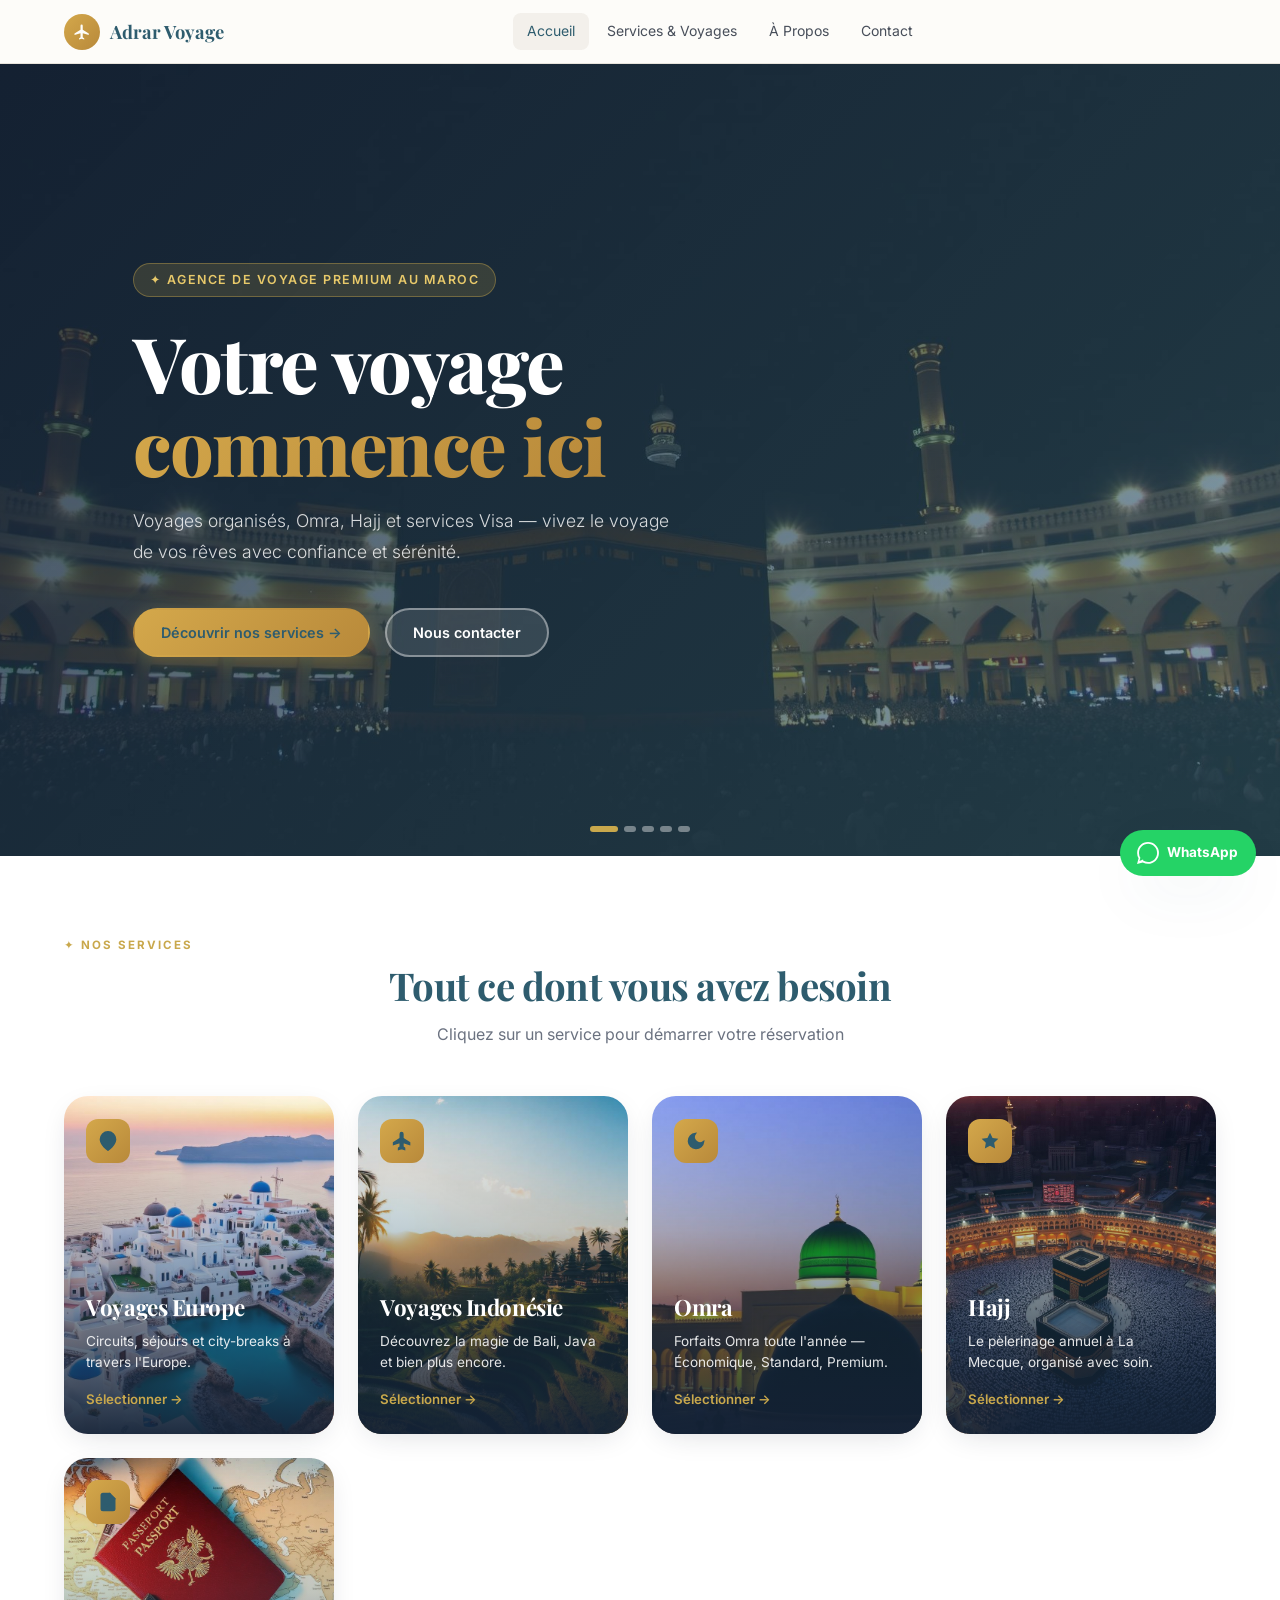
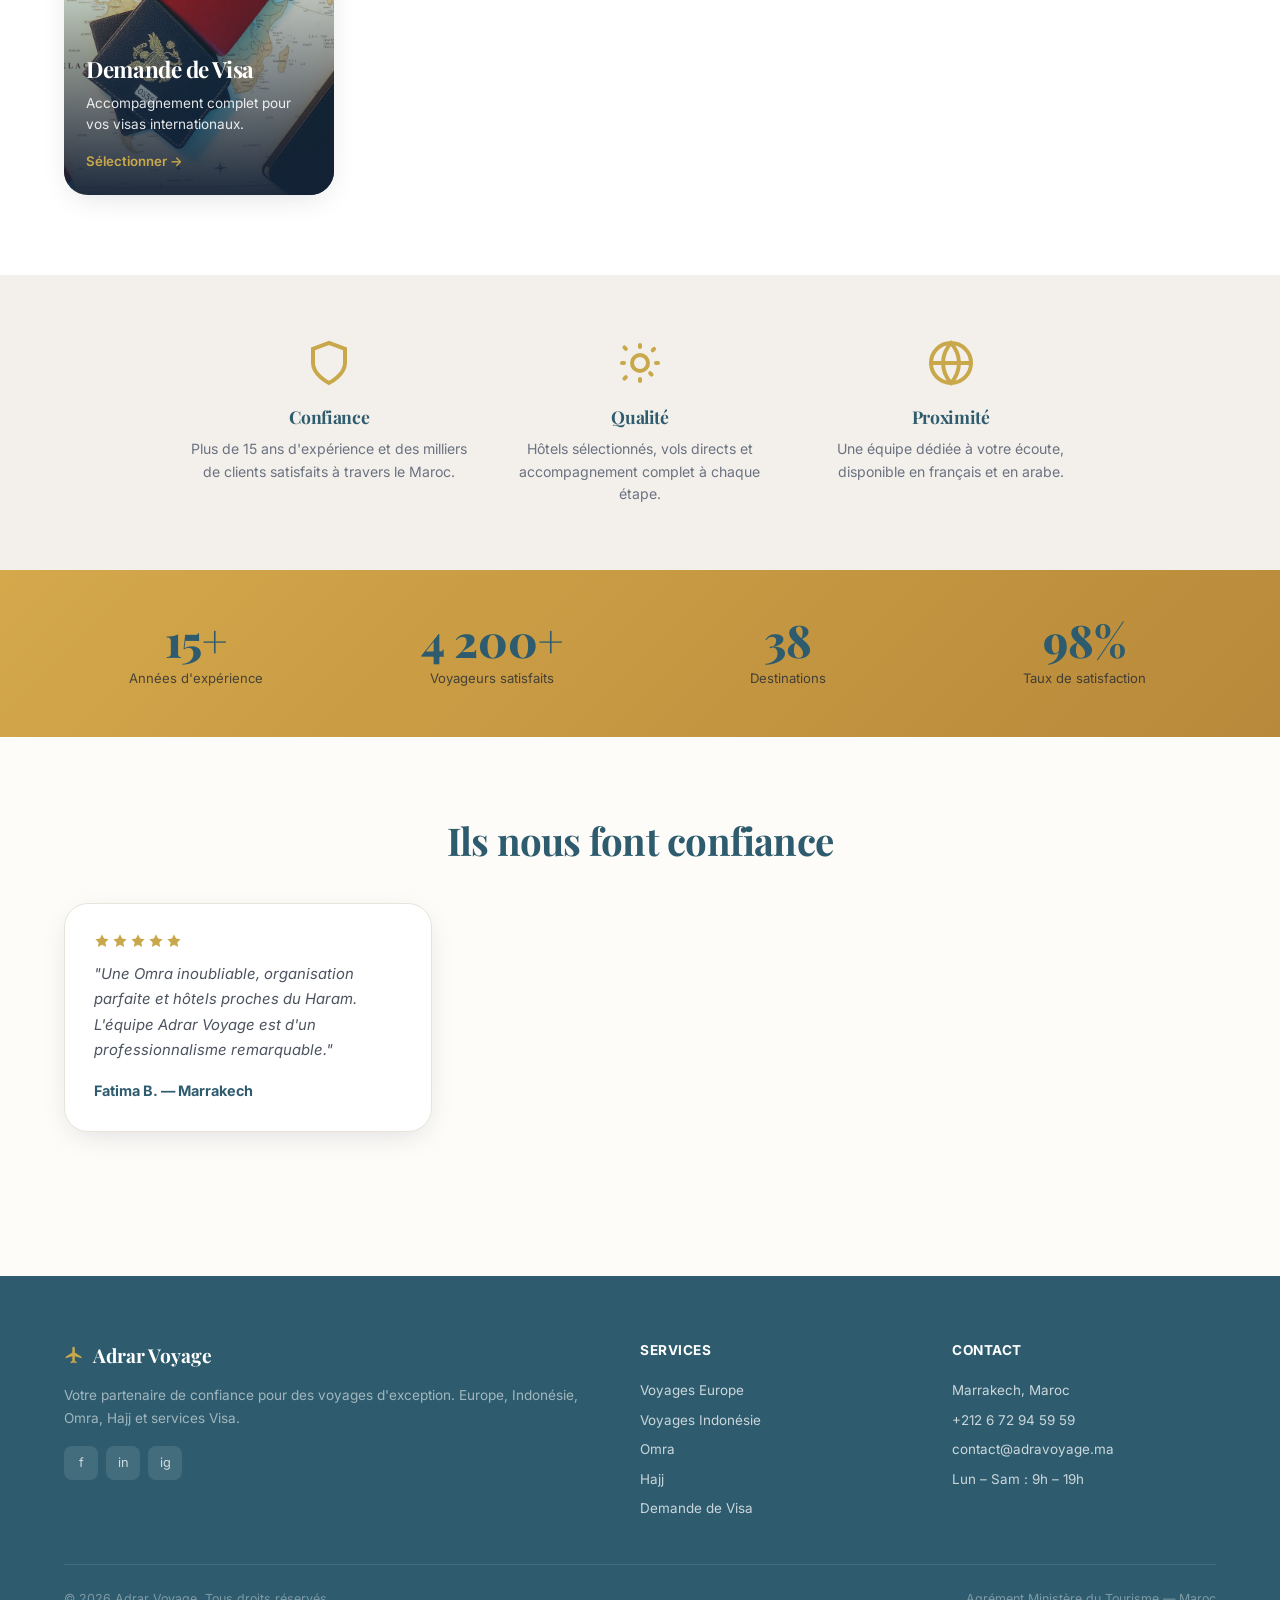
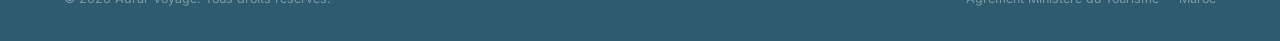
==== commit 604bb517: "1comit" ====
--- a/index.html
+++ b/index.html
@@ -6,7 +6,7 @@
   <link rel="icon" type="image/svg+xml" href="assets/favicon.svg">
   <link rel="alternate icon" href="assets/favicon.ico">
   <link rel="apple-touch-icon" href="assets/favicon-32.png">
-  <title>Aziza Voyage — Voyages organisés, Omra, Hajj & Visa</title>
+  <title>Adrar Voyage — Voyages organisés, Omra, Hajj & Visa</title>
   <meta name="description" content="Agence de voyage premium : voyages organisés en Europe & Indonésie, Omra, Hajj et services Visa.">
   <link rel="stylesheet" href="css/style.css">
 </head>
@@ -19,7 +19,7 @@
       <div class="brand-icon">
         <svg viewBox="0 0 24 24" style="width:18px;height:18px;fill:#fdfcf9"><path d="M21 16v-2l-8-5V3.5a1.5 1.5 0 0 0-3 0V9l-8 5v2l8-2.5V19l-2 1.5V22l3.5-1 3.5 1v-1.5L13 19v-5.5l8 2.5z"/></svg>
       </div>
-      Aziza Voyage
+      Adrar Voyage
     </div>
   </a>
   <div class="nav-links">
@@ -196,8 +196,8 @@
           <svg viewBox="0 0 24 24" style="width:16px;height:16px"><path fill="#c9a84c" d="M12 2l3.09 6.26L22 9.27l-5 4.87 1.18 6.88L12 17.77l-6.18 3.25L7 14.14 2 9.27l6.91-1.01L12 2z"/></svg>
           <svg viewBox="0 0 24 24" style="width:16px;height:16px"><path fill="#c9a84c" d="M12 2l3.09 6.26L22 9.27l-5 4.87 1.18 6.88L12 17.77l-6.18 3.25L7 14.14 2 9.27l6.91-1.01L12 2z"/></svg>
         </div>
-        <p class="testi-text">"Une Omra inoubliable, organisation parfaite et hôtels proches du Haram. L'équipe Aziza Voyage est d'un professionnalisme remarquable."</p>
-        <p class="testi-author">Fatima B. — Casablanca</p>
+        <p class="testi-text">"Une Omra inoubliable, organisation parfaite et hôtels proches du Haram. L'équipe Adrar Voyage est d'un professionnalisme remarquable."</p>
+        <p class="testi-author">Fatima B. — Marrakech</p>
       </div>
       <div class="testi-card fade-in">
         <div class="stars">
@@ -232,7 +232,7 @@
       <div class="footer-brand">
         <div class="footer-brand-logo">
           <svg viewBox="0 0 24 24" fill="#c9a84c" style="width:20px;height:20px"><path d="M21 16v-2l-8-5V3.5a1.5 1.5 0 0 0-3 0V9l-8 5v2l8-2.5V19l-2 1.5V22l3.5-1 3.5 1v-1.5L13 19v-5.5l8 2.5z"/></svg>
-          Aziza Voyage
+          Adrar Voyage
         </div>
         <p>Votre partenaire de confiance pour des voyages d'exception. Europe, Indonésie, Omra, Hajj et services Visa.</p>
         <div class="footer-socials">
@@ -254,15 +254,15 @@
       <div class="footer-col">
         <h4>Contact</h4>
         <ul>
-          <li>Casablanca, Maroc</li>
+          <li>Marrakech, Maroc</li>
           <li>+212 6 72 94 59 59</li>
-          <li>contact@azizavoyage.ma</li>
+          <li>contact@adravoyage.ma</li>
           <li>Lun – Sam : 9h – 19h</li>
         </ul>
       </div>
     </div>
     <div class="footer-bottom">
-      <span>© 2026 Aziza Voyage. Tous droits réservés.</span>
+      <span>© 2026 Adrar Voyage. Tous droits réservés.</span>
       <span>Agrément Ministère du Tourisme — Maroc</span>
     </div>
   </div>
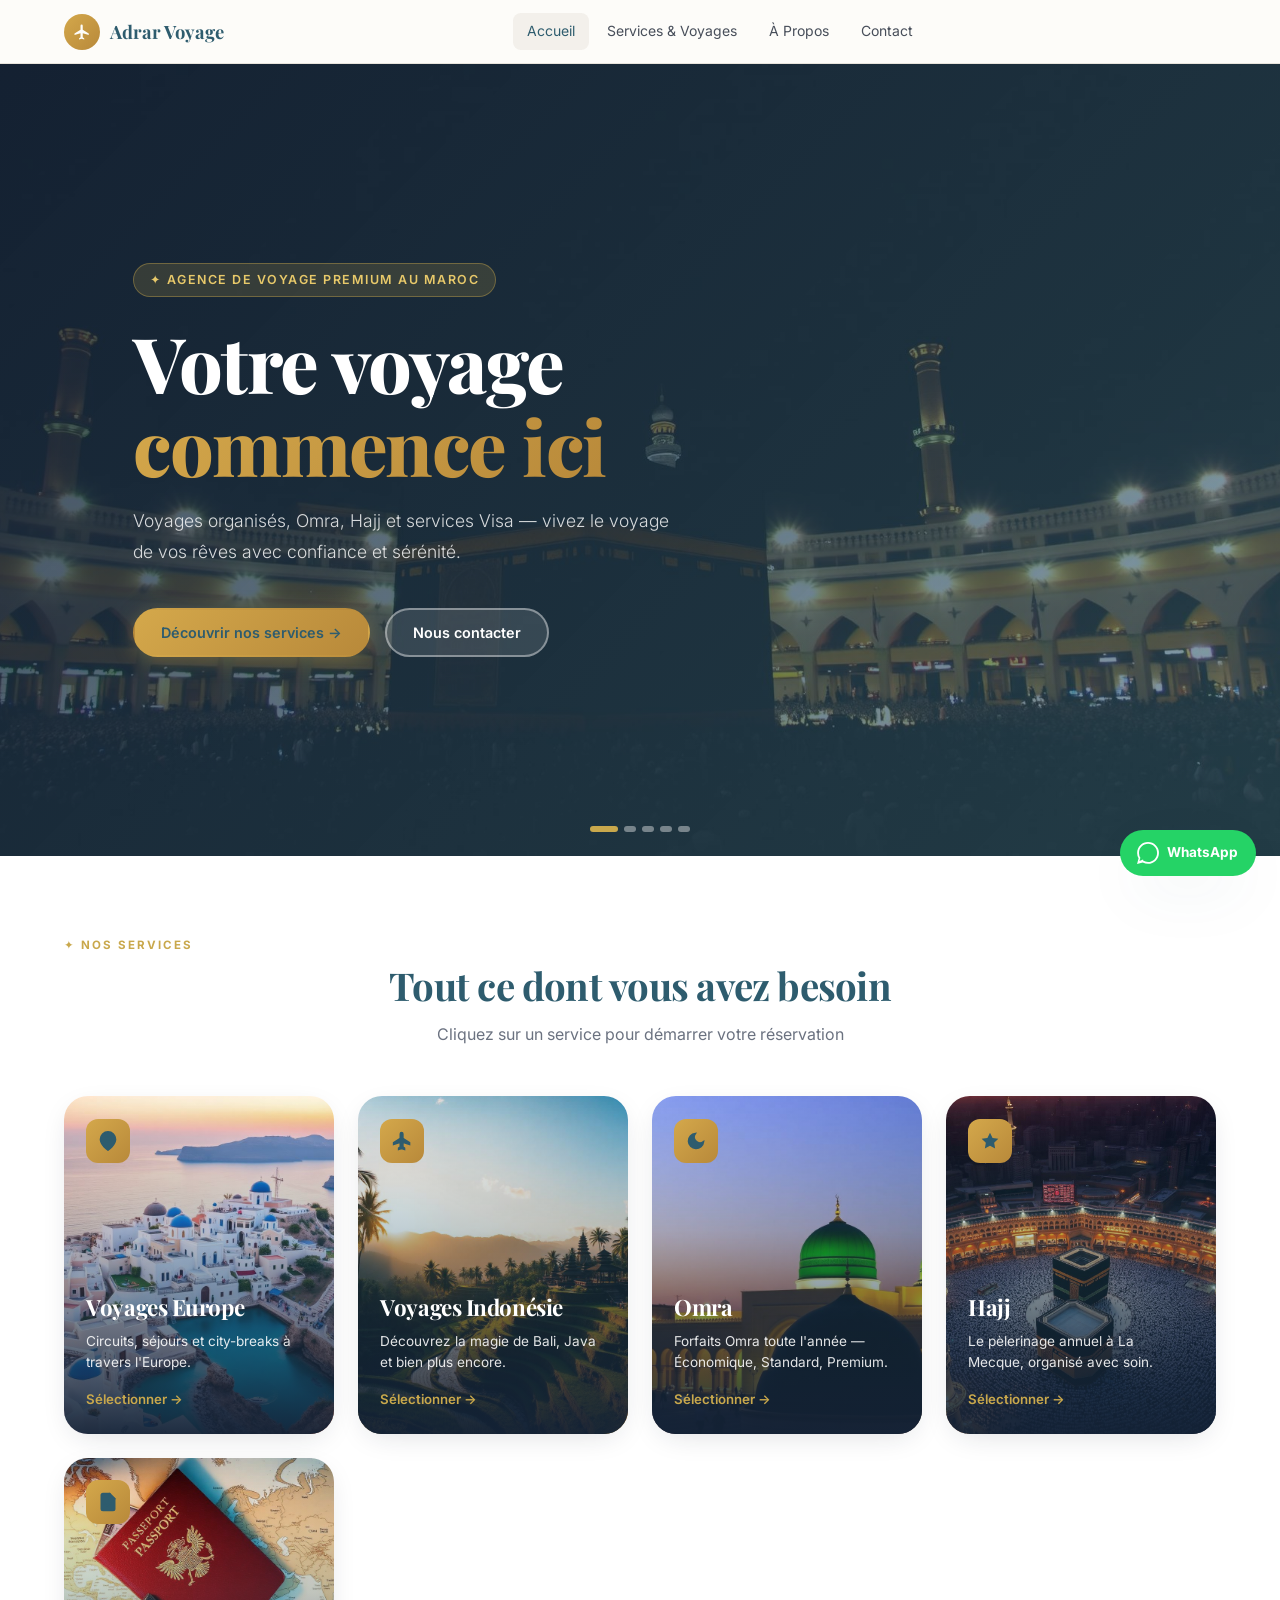
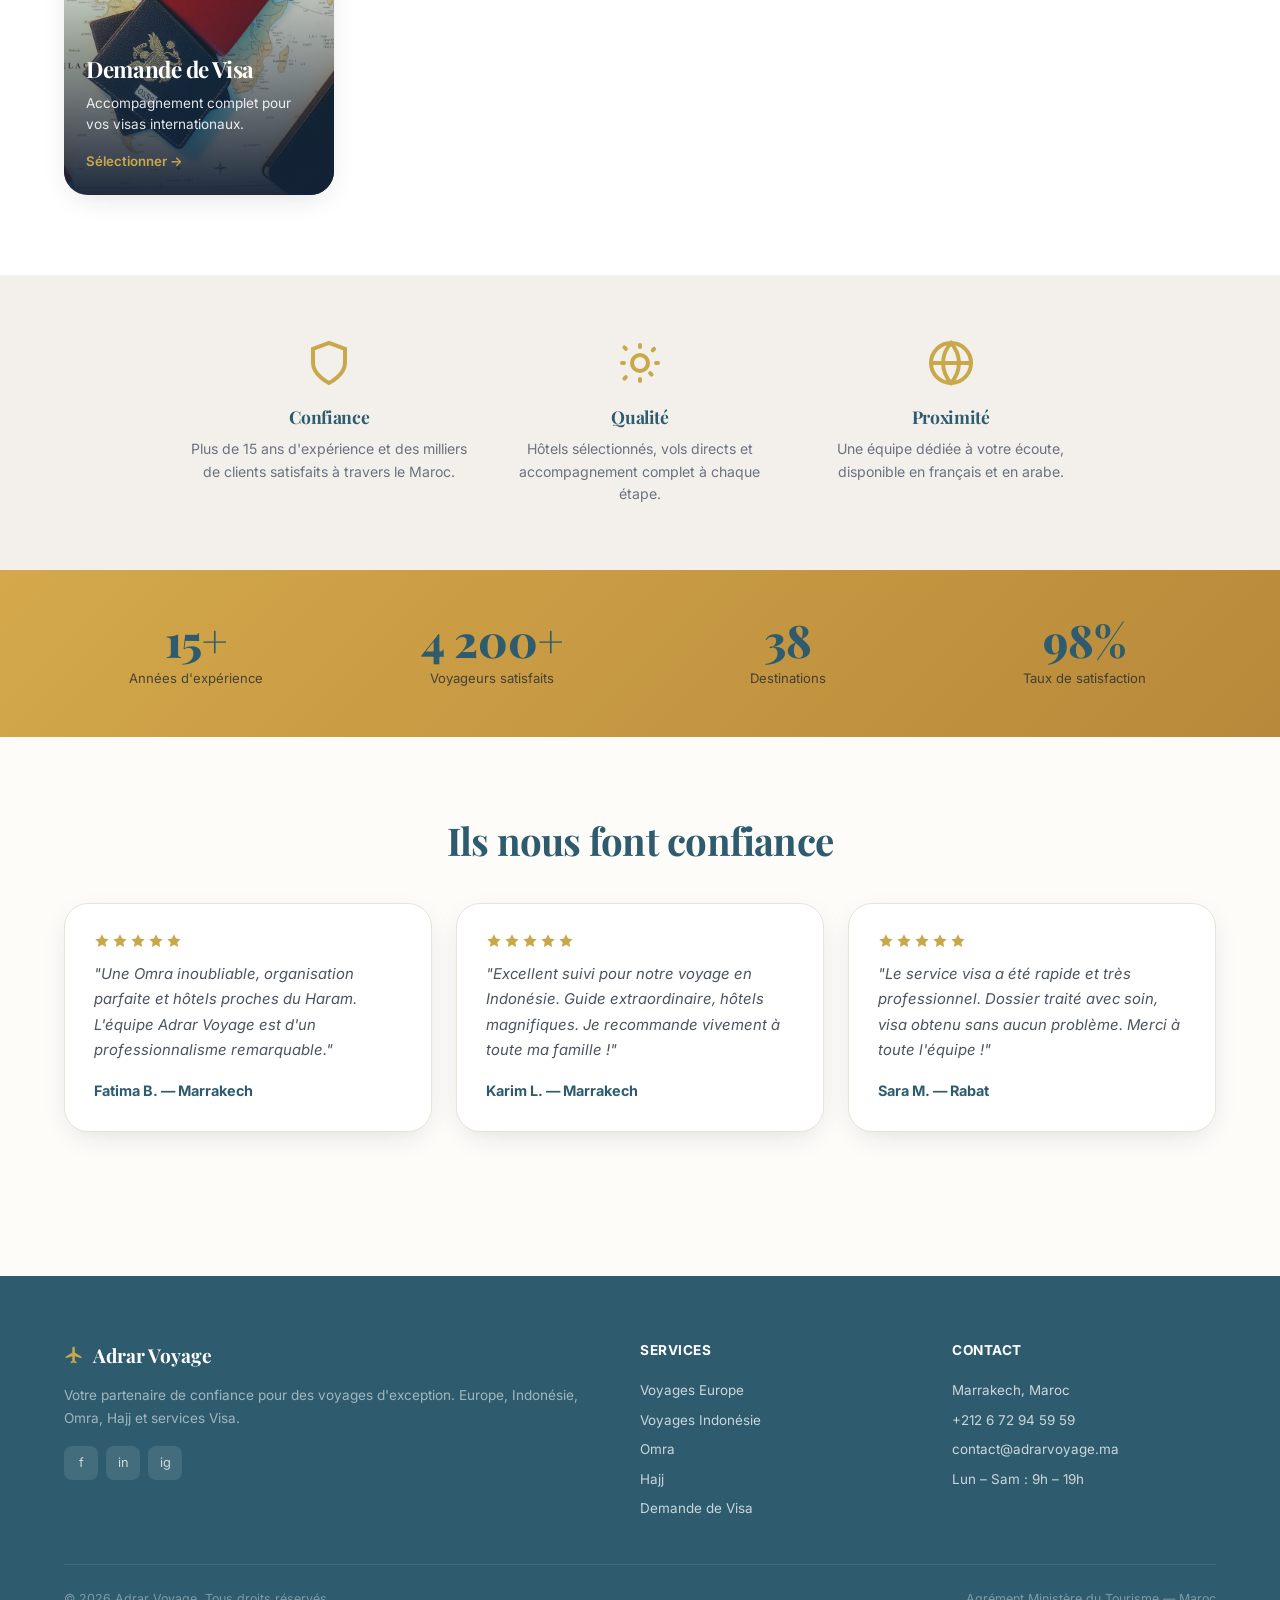
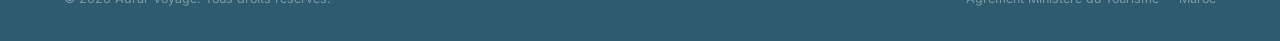
==== commit 5077de5b: "m3" ====
--- a/index.html
+++ b/index.html
@@ -256,7 +256,7 @@
         <ul>
           <li>Marrakech, Maroc</li>
           <li>+212 6 72 94 59 59</li>
-          <li>contact@adravoyage.ma</li>
+          <li>contact@adrarvoyage.ma</li>
           <li>Lun – Sam : 9h – 19h</li>
         </ul>
       </div>
